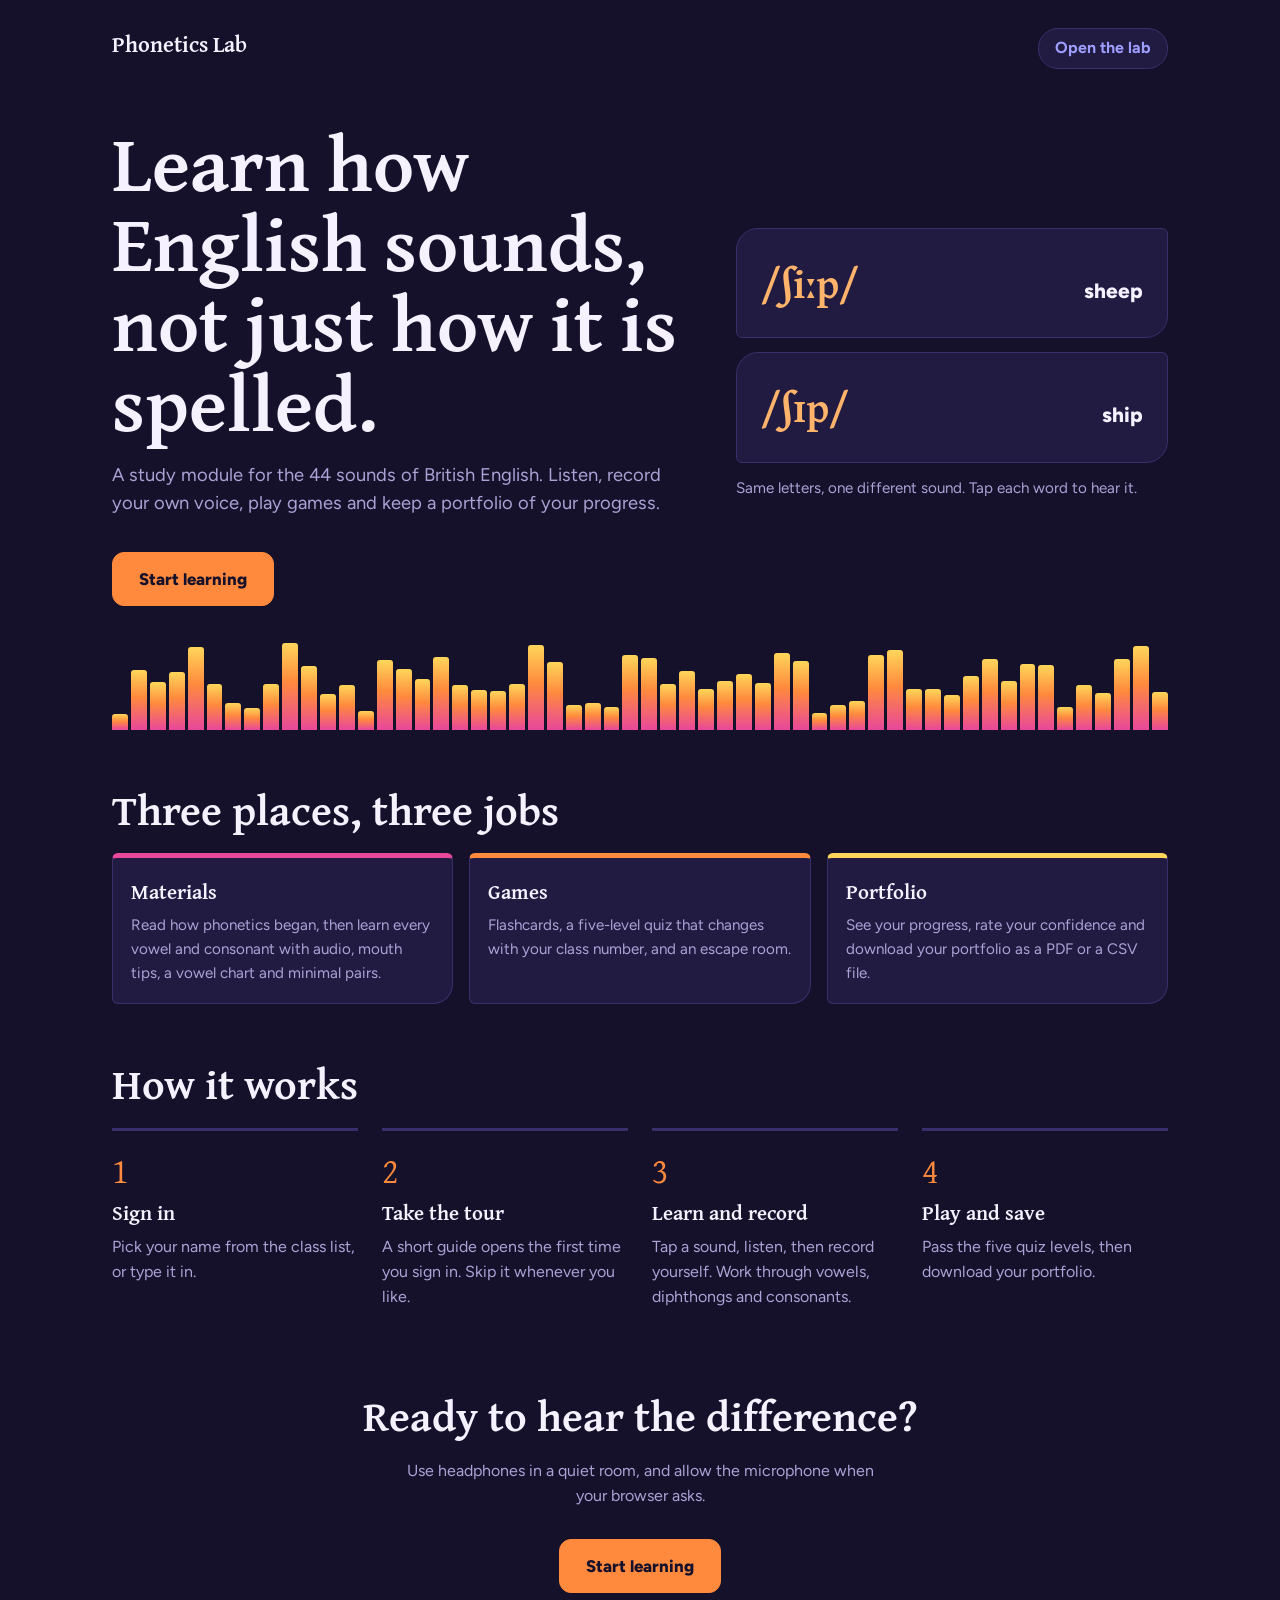
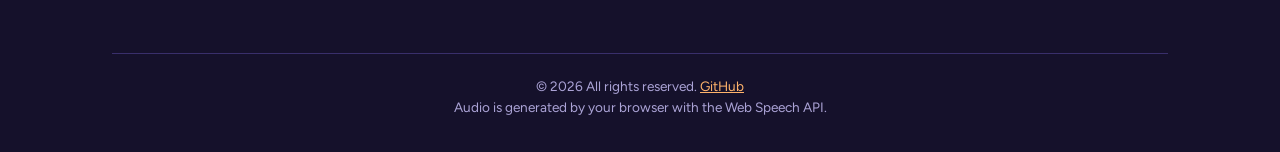
==== index.html @ 9585abea "Add files via upload" ====
<!DOCTYPE html>
<html lang="en">
<head>
<meta charset="UTF-8">
<meta name="viewport" content="width=device-width, initial-scale=1, viewport-fit=cover">
<title>Phonetics Lab: learn how English sounds</title>
<meta name="description" content="An interactive module for the 44 sounds of British English, with audio, recording practice, games and a downloadable portfolio.">
<meta name="theme-color" content="#100C22">
<link rel="icon" href="[data-uri]">
<link rel="stylesheet" href="https://fonts.googleapis.com/css2?family=Figtree:wght@400;600;800&family=Gentium+Plus:wght@400;700&display=swap">
<link rel="stylesheet" href="style.css">
</head>
<body>
<div class="lp">
 <div class="lp-top"><b>Phonetics Lab</b><a class="btn go-app" href="app.html">Open the lab</a></div>
 <section class="lp-hero">
  <div>
   <h1>Learn how English sounds, not just how it is spelled.</h1>
   <p>A study module for the 44 sounds of British English. Listen, record your own voice, play games and keep a portfolio of your progress.</p>
   <a class="btn pri big go-app" href="app.html">Start learning</a>
  </div>
  <div class="duel" aria-label="Hear the difference between two words">
   <button data-w="sheep"><b>/ʃiːp/</b><span>sheep</span></button>
   <button data-w="ship"><b>/ʃɪp/</b><span>ship</span></button>
   <p class="note">Same letters, one different sound. Tap each word to hear it.</p>
  </div>
 </section>
 <div class="sg" id="sg" aria-hidden="true"></div>

 <h2>Three places, three jobs</h2>
 <div class="areas">
  <div class="area"><h3>Materials</h3><p>Read how phonetics began, then learn every vowel and consonant with audio, mouth tips, a vowel chart and minimal pairs.</p></div>
  <div class="area"><h3>Games</h3><p>Flashcards, a five-level quiz that changes with your class number, and an escape room.</p></div>
  <div class="area"><h3>Portfolio</h3><p>See your progress, rate your confidence and download your portfolio as a PDF or a CSV file.</p></div>
 </div>

 <h2>How it works</h2>
 <ol class="how">
  <li><h3>Sign in</h3><p>Pick your name from the class list, or type it in.</p></li>
  <li><h3>Take the tour</h3><p>A short guide opens the first time you sign in. Skip it whenever you like.</p></li>
  <li><h3>Learn and record</h3><p>Tap a sound, listen, then record yourself. Work through vowels, diphthongs and consonants.</p></li>
  <li><h3>Play and save</h3><p>Pass the five quiz levels, then download your portfolio.</p></li>
 </ol>

 <div class="lp-end"><h2>Ready to hear the difference?</h2><p>Use headphones in a quiet room, and allow the microphone when your browser asks.</p><a class="btn pri big go-app" href="app.html">Start learning</a></div>
 <div class="lp-foot">&copy; 2026 All rights reserved. <a href="https://github.com/alfa2112" target="_blank" rel="noopener">GitHub</a><br>Audio is generated by your browser with the Web Speech API.</div>
</div>
<script>
const sg=document.getElementById('sg');
for(let i=0;i<56;i++){const b=document.createElement('i');b.style.setProperty('--h',(18+Math.abs(Math.sin(i*.5)*58+Math.sin(i*1.9)*22))+'%');b.style.setProperty('--i',i);sg.append(b)}
const bs=document.querySelectorAll('.duel button');
bs.forEach(b=>b.onclick=()=>{bs.forEach(x=>x.classList.toggle('on',x===b));if(window.speechSynthesis){speechSynthesis.cancel();const u=new SpeechSynthesisUtterance(b.dataset.w);u.lang='en-GB';speechSynthesis.speak(u)}});
try{if(localStorage.getItem('user'))document.querySelectorAll('.go-app').forEach(a=>{a.textContent='Continue learning'})}catch(e){}
</script>
</body>
</html>
---- style.css ----
:root{color-scheme:dark;--bg:#15112B;--nav:#100C22;--p:#FF8A3D;--ph:#F0701F;--p2:#FFB36B;--on:#15112B;--cd:#211B42;--bd:#392F6B;--tx:#F5F1FF;--mu:#ABA3D6;--hl:rgba(255,138,61,.14);--ok:#5EE0A0;--no:#FF7A8A;
padding-top:env(safe-area-inset-top,0px);padding-bottom:env(safe-area-inset-bottom,0px)}
html{scroll-padding-top:env(safe-area-inset-top,0px)}
*{box-sizing:border-box;margin:0;padding:0}
body{background:var(--bg);color:var(--tx);font-family:Figtree,'Segoe UI',system-ui,sans-serif;line-height:1.55;min-height:100vh}
button{font:inherit;color:inherit;cursor:pointer}
button:focus-visible,input:focus-visible{outline:3px solid var(--p2);outline-offset:2px}
.hide{display:none!important}
.ipa,.card b,.dot,.fc b,#dS{font-family:'Gentium Plus','Noto Serif','Charis SIL','Gentium Plus','Times New Roman',serif}
/* login */
#login{min-height:100vh;display:grid;place-items:center;padding:20px;background:radial-gradient(circle at 20% 10%,rgba(255,138,61,.25),transparent 55%),var(--bg)}
.lbox{background:var(--cd);border-radius:16px;padding:32px;width:100%;max-width:400px;box-shadow:0 12px 30px rgba(0,0,0,.4);border:1px solid var(--bd)}
.lbox h2{font-size:1.7rem;color:var(--p)}.lbox p{color:var(--mu);margin:4px 0 20px}
.lbox label{display:block;font-weight:700;margin:12px 0 6px}
.lbox input{width:100%;padding:12px;border:1px solid var(--bd);border-radius:8px;font:inherit;background:var(--bg);color:var(--tx)}
.go{width:100%;margin-top:20px;padding:13px;border:0;border-radius:10px;background:var(--p);color:var(--on);font-weight:800}
/* header */
header{background:var(--nav);color:var(--tx);border-bottom:1px solid var(--bd);padding:16px 12px 14px;text-align:center}
h1{font-size:1.5rem}
.prog{height:8px;background:var(--bd);border-radius:8px;max-width:360px;margin:10px auto 4px;overflow:hidden}
#bar{display:block;height:100%;width:0;background:var(--p2);transition:width .4s}
#ptxt{font-size:.85rem;opacity:.9}
main{max-width:920px;margin:0 auto;padding:24px 16px 48px}
.pg{display:none}.pg.on{display:block}
h2{color:var(--p);margin-bottom:8px}
.lead{color:var(--mu);margin-bottom:20px;max-width:64ch}
/* tiles + cards */
.tiles{display:grid;grid-template-columns:repeat(auto-fit,minmax(190px,1fr));gap:14px;margin-top:20px}
.tile{text-align:left;background:var(--cd);border:1px solid var(--bd);border-radius:12px;padding:16px}
.tile b{display:block;color:var(--p)}.tile span{color:var(--mu);font-size:.92rem}
.seg{display:flex;gap:8px;flex-wrap:wrap;margin-bottom:18px}
.seg button,.btn{background:var(--cd);border:1px solid var(--bd);border-radius:20px;padding:7px 16px;font-weight:700}
.seg button.on,.btn.pri{background:var(--p);color:var(--on);border-color:var(--p)}
.grid{display:grid;grid-template-columns:repeat(auto-fill,minmax(130px,1fr));gap:12px}
.card{background:var(--cd);border:2px solid var(--bd);border-radius:12px;padding:16px 8px;text-align:center}
.card:hover{border-color:var(--p2);transform:translateY(-3px)}
.card.seen{background:var(--hl)}
.card b{display:block;font-size:2.2rem;color:var(--p2)}.card span{color:var(--mu)}
/* chart */
.cw{position:relative;max-width:560px;margin:10px auto 16px;padding:0 0 0 34px}
.vc{position:relative;height:380px}.vc svg{position:absolute;inset:0;width:100%;height:100%}.vc polygon{fill:var(--hl);stroke:var(--p2);stroke-width:2;vector-effect:non-scaling-stroke}
.cw .ax{position:absolute;font-size:.8rem;color:var(--mu);font-weight:700}
.dot{position:absolute;transform:translate(-50%,-50%);width:54px;height:54px;border-radius:50%;border:2px solid var(--p);background:var(--cd);color:var(--p);font-size:1.15rem;font-weight:700}
.dot:hover{background:var(--p);color:var(--on)}
@media(max-width:480px){.dot{width:44px;height:44px;font-size:.95rem}.vc{height:340px}}
.chips{display:flex;gap:8px;flex-wrap:wrap;justify-content:center}
.chips button{background:var(--cd);border:1px solid var(--bd);border-radius:10px;padding:8px 12px;text-align:left}
.chips b{font-family:'Gentium Plus','Noto Serif',serif;color:var(--p)}.chips small{display:block;color:var(--mu)}
/* practice */
.box{background:var(--cd);border:1px solid var(--bd);border-radius:14px;padding:20px;margin-bottom:20px}
.opts{display:grid;grid-template-columns:repeat(auto-fit,minmax(180px,1fr));gap:10px;margin:14px 0}
.opt{background:var(--bg);border:2px solid var(--bd);border-radius:10px;padding:12px;font-weight:700}
.opt:hover:not(:disabled){border-color:var(--p)}
.opt small{display:block;font-weight:400;color:var(--mu)}
.opt.ok{border-color:var(--ok);background:var(--hl)}.opt.no{border-color:var(--no)}
.msg{min-height:1.6em;font-weight:700;margin:6px 0}
.pr{display:flex;gap:10px;align-items:center;justify-content:center;flex-wrap:wrap;padding:8px 0;border-bottom:1px solid var(--bd)}
.pr span{font-family:'Gentium Plus','Noto Serif',serif;color:var(--p);min-width:110px;text-align:center}
/* flashcards */
.fc{max-width:340px;height:220px;margin:0 auto 16px;perspective:900px;display:block;width:100%;background:none;border:0}
.fc>div{position:relative;width:100%;height:100%;transition:transform .5s;transform-style:preserve-3d}
.fc.flip>div{transform:rotateY(180deg)}
.fc i{position:absolute;inset:0;display:flex;flex-direction:column;justify-content:center;align-items:center;gap:6px;padding:16px;background:var(--cd);border:2px solid var(--p2);border-radius:16px;backface-visibility:hidden;font-style:normal}
.fc i+i{transform:rotateY(180deg)}
.fc b{font-size:4rem;color:var(--p2)}.fc small{color:var(--mu)}
.ctl{display:flex;gap:8px;justify-content:center;flex-wrap:wrap}
/* dialog */
dialog{border:0;border-radius:16px;padding:24px;max-width:420px;width:calc(100% - 32px);margin:auto;background:var(--cd);color:var(--tx);text-align:center}
dialog::backdrop{background:rgba(10,12,30,.6)}
#dS{font-size:4rem;color:var(--p2);line-height:1.1}
#dK{color:var(--mu);font-size:.9rem}
#dW{font-size:1.4rem;font-weight:800}
#dTip{margin:10px 0;color:var(--mu)}
.rt{display:flex;gap:6px;justify-content:center;flex-wrap:wrap;margin:10px 0}
.rt button{border:2px solid var(--bd);background:var(--bg);border-radius:20px;padding:5px 10px;font-size:.85rem}
.rt button.on{border-color:var(--p);background:var(--hl);font-weight:800}
audio{width:100%;margin-top:8px}
/* quiz + portfolio */
.qbar{height:6px;background:var(--bd);border-radius:6px;overflow:hidden;margin-bottom:12px}
.qbar i{display:block;height:100%;background:var(--p);width:0}
.q{font-size:1.2rem;font-weight:800}
table{width:100%;border-collapse:collapse;margin-top:12px}
td,th{padding:8px;border-bottom:1px solid var(--bd);text-align:left}
td:first-child{font-family:'Gentium Plus','Noto Serif',serif;color:var(--p);font-weight:700}
.big{font-size:2rem;font-weight:800;color:var(--p)}
@media(prefers-reduced-motion:reduce){*{transition:none!important}}
@media print{header nav,.btn,.ctl{display:none}}
.go:hover,.btn.pri:hover,.seg button.on:hover{background:var(--ph);border-color:var(--ph)}
.btn:hover{border-color:var(--p)}
.btn:active{transform:scale(.97)}
a.btn{display:inline-block;text-decoration:none;margin-top:8px}
.step{display:flex;justify-content:space-between;gap:6px 16px;flex-wrap:wrap;padding:10px 0;border-bottom:1px solid var(--bd)}
.step span:last-child{color:var(--mu)}
.card small{display:block;color:var(--p2);font-size:.8rem;margin-top:2px}
.seg button:disabled,nav button:disabled{opacity:.5;cursor:not-allowed}
nav button:disabled:hover{background:transparent;color:inherit;border-color:currentColor}
.toast{position:fixed;left:50%;bottom:calc(24px + env(safe-area-inset-bottom,0px));transform:translateX(-50%);background:var(--cd);border:1px solid var(--p);color:var(--tx);padding:10px 18px;border-radius:12px;z-index:10;max-width:90%;text-align:center}
/* escape room */
.esc-room{display:grid;grid-template-columns:repeat(auto-fit,minmax(100px,1fr));gap:12px;margin-top:16px}
.esc-item{background:var(--cd);border:2px solid var(--bd);border-radius:12px;padding:24px 10px;text-align:center;font-size:1.1rem;font-weight:700}
.esc-item:hover{border-color:var(--p);background:var(--hl);transform:translateY(-3px)}
/* admin */
header{position:relative}
.adm{position:absolute;top:12px;right:12px;background:transparent;border:1px solid var(--bd);color:var(--mu);border-radius:16px;padding:4px 12px;font-size:.8rem;font-weight:700}
.adm:hover,.adm.on{border-color:var(--p);color:var(--p2)}
#apw{width:100%;padding:12px;border:1px solid var(--bd);border-radius:8px;font:inherit;background:var(--bg);color:var(--tx)}
#adlg .ctl{margin-top:10px}
/* mobile */
body{padding-left:env(safe-area-inset-left,0px);padding-right:env(safe-area-inset-right,0px)}
#login{min-height:100dvh}
dialog{max-height:calc(100dvh - 32px);overflow:auto}
.tiles{grid-template-columns:repeat(auto-fit,minmax(150px,1fr))}
@media(max-width:600px){
 header{padding-top:46px}
 h1{font-size:1.2rem}
 main{padding:18px 12px 40px}
 .btn,.seg button,nav button,.opt{min-height:44px}
 .grid{grid-template-columns:repeat(3,1fr);gap:8px}
 .card{padding:12px 4px}.card b{font-size:1.6rem}.card span{font-size:.9rem}
 .cw{padding-left:28px}
 .box{padding:14px}
 .fc{height:200px}
 table{font-size:.9rem}
}
/* motion */
html{scroll-behavior:smooth}
button,.card,.tile,.dot,.opt{transition:background-color .25s,border-color .25s,color .25s,transform .2s cubic-bezier(.2,.8,.2,1),box-shadow .25s,opacity .25s}
.card:hover,.tile:hover{transform:translateY(-3px);box-shadow:0 8px 20px rgba(0,0,0,.3)}
.btn:active,.card:active,.opt:active,.tile:active,nav button:active,.seg button:active,.go:active{transform:scale(.96)}
.pg.on{animation:pgIn .4s cubic-bezier(.2,.8,.2,1) backwards}
.lbox{animation:pop .55s cubic-bezier(.2,.9,.3,1.15) backwards}
.tiles .tile{animation:pop .5s cubic-bezier(.2,.9,.3,1.15) backwards}
.tile:nth-child(2){animation-delay:.05s}.tile:nth-child(3){animation-delay:.1s}.tile:nth-child(4){animation-delay:.15s}.tile:nth-child(5){animation-delay:.2s}.tile:nth-child(6){animation-delay:.25s}
.grid.anim .card{animation:pop .45s cubic-bezier(.2,.9,.3,1.15) backwards;animation-delay:calc(var(--i,0)*35ms)}
.card.just{animation:glow 1s ease-out}
.opts .opt{animation:pop .35s cubic-bezier(.2,.9,.3,1.15) backwards;animation-delay:calc(var(--i,0)*60ms)}
.opt.ok{animation:pulse .5s ease}.opt.no{animation:shake .45s ease}
.dot{animation:popc .5s cubic-bezier(.2,.9,.3,1.3) backwards;animation-delay:calc(var(--i,0)*45ms)}
.dot:hover{transform:translate(-50%,-50%) scale(1.12)}
.vc polygon{animation:fade .7s ease backwards}
#bar{transition:width .8s cubic-bezier(.22,1,.36,1)}
.qbar i{transition:width .45s ease}
.fc>div{transition:transform .65s cubic-bezier(.4,.2,.2,1)}
dialog[open]{animation:dIn .32s cubic-bezier(.2,.9,.3,1.15)}
dialog[open]::backdrop{animation:fade .25s ease}
.toast{animation:toastIn .35s cubic-bezier(.2,.9,.3,1.15)}
#dS.sp{animation:beat .5s ease}
.seg button.unl{animation:unlock 1.2s ease-out}
.recing{border-color:var(--no)!important;color:var(--no);animation:rp 1.1s ease-in-out infinite}
.burst{position:fixed;inset:0;pointer-events:none;z-index:50;overflow:hidden}
.burst i{position:absolute;top:62%;width:8px;height:13px;border-radius:2px;animation:conf 1.5s cubic-bezier(.25,.7,.35,1) forwards}
@keyframes pgIn{from{opacity:0;transform:translateY(10px)}}
@keyframes pop{from{opacity:0;transform:translateY(12px) scale(.94)}}
@keyframes popc{from{opacity:0;transform:translate(-50%,-50%) scale(.3)}}
@keyframes dIn{from{opacity:0;transform:translateY(18px) scale(.95)}}
@keyframes fade{from{opacity:0}}
@keyframes toastIn{from{opacity:0;transform:translate(-50%,14px)}}
@keyframes pulse{50%{transform:scale(1.04)}}
@keyframes shake{20%{transform:translateX(-7px)}40%{transform:translateX(6px)}60%{transform:translateX(-4px)}80%{transform:translateX(3px)}}
@keyframes glow{0%{box-shadow:0 0 0 0 rgba(255,179,107,.7);transform:scale(1.07)}100%{box-shadow:0 0 0 18px rgba(255,179,107,0);transform:none}}
@keyframes unlock{0%{box-shadow:0 0 0 0 rgba(255,179,107,.8);transform:scale(.9)}40%{transform:scale(1.08)}100%{box-shadow:0 0 0 16px rgba(255,179,107,0);transform:none}}
@keyframes beat{40%{transform:scale(1.12)}}
@keyframes rp{0%,100%{box-shadow:0 0 0 0 rgba(248,113,113,.55)}50%{box-shadow:0 0 0 10px rgba(248,113,113,0)}}
@keyframes conf{40%{transform:translate(calc(var(--x)*.7),var(--y)) rotate(calc(var(--r)*.5))}to{transform:translate(var(--x),calc(var(--y) + 80vh)) rotate(var(--r));opacity:0}}
@media(prefers-reduced-motion:reduce){*,*::before,*::after{animation:none!important;transition:none!important;scroll-behavior:auto!important}}

/* Navbar Grouping */
nav { display: flex; overflow-x: auto; gap: 8px; padding: 0 12px 10px; align-items: center; justify-content: flex-start; scrollbar-width: none; margin-top: 12px; }
nav::-webkit-scrollbar { display: none; }
nav button { background: transparent; border: 2px solid currentColor; border-radius: 20px; padding: 6px 14px; font-weight: 700; white-space: nowrap; }
nav button.on, nav button:hover { background: var(--p); border-color: var(--p); color: var(--on); }
.nav-grp { display: flex; align-items: center; gap: 6px; flex-shrink: 0; }
.nav-grp + .nav-grp::before { content: ""; width: 2px; height: 18px; background: var(--bd); margin: 0 4px; border-radius: 2px; }
.nav-lbl { font-size: .75rem; text-transform: uppercase; letter-spacing: 1px; color: var(--mu); font-weight: 800; white-space: nowrap; margin-right: 4px; }

/* Portfolio Dashboard */
.port-grid { display: grid; grid-template-columns: repeat(auto-fit, minmax(180px, 1fr)); gap: 14px; margin-bottom: 24px; }
.port-card { background: var(--bg); border: 1px solid var(--bd); border-radius: 12px; padding: 18px 12px; text-align: center; display: flex; flex-direction: column; justify-content: center; }
.port-card h3 { color: var(--mu); font-size: .85rem; text-transform: uppercase; letter-spacing: 1px; margin-bottom: 8px; }
.port-card .big { font-size: 2rem; font-weight: 800; color: var(--p2); line-height: 1.1; margin-bottom: 4px; }
.port-card .msg { font-size: .8rem; color: var(--mu); margin: 0; min-height: 0; }
/* ===== Redesign: indigo night, spectrogram accents ===== */
:root{--mag:#E8479B;--lem:#FFD65A;--serif:'Gentium Plus','Noto Serif','Charis SIL',serif}
h1,h2,h3{font-family:var(--serif)}
h2{font-size:clamp(1.9rem,4vw,2.7rem);line-height:1.1;color:var(--tx);margin-bottom:12px}
h3{font-size:1.3rem;margin-bottom:6px}
.btn.big{padding:13px 26px;font-size:1.05rem;border-radius:12px}
.lbox{border-top:4px solid var(--p);border-radius:18px}
.lbox h2{font-size:2.1rem}
/* app shell */
#app{display:grid;grid-template-columns:264px 1fr;grid-template-areas:"side main" "side foot";min-height:100dvh;align-items:start}
#app>header{grid-area:side;position:sticky;top:0;height:100dvh;display:flex;flex-direction:column;gap:14px;text-align:left;padding:26px 18px 20px;background:var(--nav);border:0;border-right:1px solid var(--bd)}
#app>main{grid-area:main;width:100%;max-width:980px;margin:0 auto;padding:28px 36px 48px}
#app>footer{grid-area:foot;width:100%}
.brand{display:flex;align-items:center;gap:10px}
.mark{font-family:var(--serif);font-size:1.1rem;font-weight:700;padding:8px 10px;border-radius:12px 4px 12px 4px;background:linear-gradient(135deg,var(--mag),var(--p),var(--lem));color:var(--on)}
#app h1{font-size:1.35rem;line-height:1.1}
#app>header .prog{margin:0;max-width:none}
#bar{background:linear-gradient(90deg,var(--mag),var(--p),var(--lem))}
#nav{display:flex;flex-direction:column;gap:4px;margin:10px 0 0;padding:0;overflow:visible}
#nav button{text-align:left;border:0;border-left:3px solid transparent;border-radius:0 12px 12px 0;padding:12px 14px;background:transparent;color:var(--mu);font-weight:700;font-size:1rem}
#nav button:hover{background:var(--cd);color:var(--tx)}
#nav button.on{background:var(--hl);border-left-color:var(--p);color:var(--tx)}
#nav button.lk::after,#sub button.lk::after{content:"\1F512";font-size:.8em;margin-left:6px}
.tools{margin-top:auto;display:flex;gap:6px;flex-wrap:wrap}
#app .adm{position:static;padding:5px 12px}
#sub{gap:2px;border-bottom:1px solid var(--bd);margin-bottom:26px}
#sub button{background:none;border:0;border-bottom:3px solid transparent;border-radius:0;padding:10px 14px;color:var(--mu);font-weight:700}
#sub button:hover{color:var(--tx);background:none}
#sub button.on{color:var(--tx);border-bottom-color:var(--p);background:none}
/* home */
.hero{padding:4px 0 26px;margin-bottom:26px;border-bottom:1px solid var(--bd)}
.hero h2{font-size:clamp(2.4rem,6vw,4rem);margin:0 0 12px}
.hero .ctl{justify-content:flex-start}
.sg{display:flex;align-items:flex-end;gap:3px;height:110px;margin-bottom:22px}
.sg i{flex:1;height:var(--h);border-radius:3px 3px 0 0;background:linear-gradient(to top,var(--mag),var(--p) 55%,var(--lem));animation:rise 1s cubic-bezier(.2,.8,.2,1) backwards;animation-delay:calc(var(--i)*22ms)}
@keyframes rise{from{height:0}}
.areas{display:grid;grid-template-columns:repeat(auto-fit,minmax(230px,1fr));gap:16px;margin:24px 0}
.area{text-align:left;background:var(--cd);border:1px solid var(--bd);border-top:5px solid var(--c);border-radius:6px 6px 20px 6px;padding:18px}
.area:nth-child(1){--c:var(--mag)}.area:nth-child(2){--c:var(--p)}.area:nth-child(3){--c:var(--lem)}
.area h3{color:var(--tx)}.area p{color:var(--mu);font-size:.95rem}
button.area:hover{border-color:var(--c)}
/* history */
.tl{list-style:none;margin:22px 0 28px;padding-left:22px;border-left:3px solid var(--bd);display:grid;gap:22px}
.tl li{position:relative}
.tl li::before{content:"";position:absolute;left:-30px;top:.55em;width:13px;height:13px;border-radius:50%;background:var(--p);border:3px solid var(--bg)}
.tl b{display:block;font-family:var(--serif);font-size:1.3rem;color:var(--p2)}
.tl p{max-width:62ch}
.two{display:grid;grid-template-columns:repeat(auto-fit,minmax(260px,1fr));gap:16px;margin:20px 0}
.two .box,.box.hi{margin:0}
.box.hi{border-left:4px solid var(--mag)}
.ex{font-family:var(--serif);font-size:1.15rem;color:var(--p2);margin-top:8px}
/* tour */
#tut{max-width:440px}
#tG{font-family:var(--serif);font-size:4.6rem;line-height:1;color:var(--p2)}
#tS{color:var(--mu);font-size:.85rem;margin-top:6px}
#tP{margin:10px 0 18px}
.skip{background:none;border:0;color:var(--mu);text-decoration:underline;margin-top:14px;padding:8px}
/* landing */
.lp{max-width:1100px;margin:0 auto;padding:0 22px}
.lp-top{display:flex;align-items:center;justify-content:space-between;padding:20px 0}
.lp-top b{font-family:var(--serif);font-size:1.4rem}
.lp-hero{display:grid;grid-template-columns:1.15fr .85fr;gap:40px;align-items:center;padding:34px 0 20px}
.lp-hero h1{font-size:clamp(2.6rem,6.5vw,4.9rem);line-height:1.02;margin-bottom:18px}
.lp-hero p{color:var(--mu);font-size:1.15rem;max-width:46ch;margin-bottom:26px}
.duel{display:grid;gap:14px}
.duel button{display:flex;justify-content:space-between;align-items:baseline;text-align:left;padding:22px 24px;background:var(--cd);border:1px solid var(--bd);border-radius:22px 6px 22px 6px}
.duel button:hover,.duel button.on{border-color:var(--p);background:var(--hl)}
.duel b{font-family:var(--serif);font-size:2.6rem;color:var(--p2)}
.duel span{font-size:1.3rem;font-weight:800}
.duel .note{color:var(--mu);font-size:.95rem;margin:0}
.lp .sg{height:90px;margin:14px 0 56px}
.lp h2{margin:0 0 20px}
.how{list-style:none;display:grid;grid-template-columns:repeat(auto-fit,minmax(220px,1fr));gap:24px;counter-reset:s;margin-bottom:52px}
.how li{counter-increment:s;border-top:3px solid var(--bd);padding-top:12px}
.how li::before{content:counter(s);font-family:var(--serif);font-size:2.2rem;color:var(--p)}
.how p{color:var(--mu)}
.lp .areas{margin:0 0 56px}
.lp-end{text-align:center;padding:30px 0 60px}
.lp-end p{color:var(--mu);margin:0 auto 22px;max-width:50ch}
.lp-foot{border-top:1px solid var(--bd);padding:22px 0 34px;color:var(--mu);font-size:.85rem;text-align:center}
.lp-foot a{color:var(--p2)}
@media(max-width:760px){.lp-hero{grid-template-columns:1fr}}
/* mobile */
@media(max-width:820px){
 #app{display:block;padding-bottom:calc(68px + env(safe-area-inset-bottom,0px))}
 #app>header{height:auto;z-index:20;flex-direction:row;flex-wrap:wrap;align-items:center;gap:8px 12px;padding:10px 14px;border-right:0;border-bottom:1px solid var(--bd)}
 #app h1{font-size:1.15rem}
 .mark{padding:5px 8px}
 .tools{margin:0 0 0 auto;order:2}
 #app>header .prog{order:5;flex:1 1 100%}
 #ptxt{order:6;flex:1 1 100%;margin-top:-4px}
 #nav{position:fixed;left:0;right:0;bottom:0;z-index:30;flex-direction:row;gap:0;margin:0;padding-bottom:env(safe-area-inset-bottom,0px);background:var(--nav);border-top:1px solid var(--bd)}
 #nav button{flex:1;text-align:center;border-left:0;border-top:3px solid transparent;border-radius:0;padding:14px 2px;font-size:.88rem}
 #nav button.on{border-top-color:var(--p)}
 #app>main{padding:20px 14px 36px}
 #sub{overflow-x:auto;flex-wrap:nowrap;scrollbar-width:none}
 #sub button{white-space:nowrap}
 .toast{bottom:calc(84px + env(safe-area-inset-bottom,0px))}
}
@media print{
 :root{--bg:#fff;--cd:#fff;--tx:#000;--mu:#444;--bd:#bbb;--p:#8a3a00;--hl:#eee}
 body{background:#fff;color:#000}
 #app>header,#sub,#app>footer,.toast{display:none!important}
 #app{display:block}#app>main{padding:0}
}

/* menu button, student name, quiz levels */
.menu-btn{position:fixed;top:22px;left:16px;z-index:40;width:46px;height:46px;display:grid;place-items:center;border-radius:12px;background:var(--cd);border:1px solid var(--bd);color:var(--tx)}
.menu-btn:hover{border-color:var(--p);color:var(--p2)}
.brand{padding-left:58px;min-height:46px}
#app h1#bn{font-size:1.1rem;line-height:1.15;overflow-wrap:anywhere}
#bno{display:block;color:var(--mu);font-size:.8rem;margin-top:2px}
#nav{align-items:stretch}
#app>header{overflow:hidden auto}
@media(min-width:821px){
 #app{transition:grid-template-columns .3s cubic-bezier(.2,.8,.2,1)}
 #app.collapsed{grid-template-columns:0 1fr}
 #app.collapsed>header{visibility:hidden;padding-left:0;padding-right:0;border-right:0}
 #app.collapsed>main{padding-left:84px}
}
@media(max-width:820px){.menu-btn{display:none}.brand{padding-left:0;min-height:0}}
.lvls{display:grid;grid-template-columns:repeat(auto-fit,minmax(250px,1fr));gap:14px;margin:8px 0 20px}
.lv{display:grid;grid-template-columns:auto 1fr;gap:6px 14px;align-items:center;text-align:left;background:var(--cd);border:1px solid var(--bd);border-left:6px solid var(--c);border-radius:6px 18px 18px 6px;padding:16px}
.lv.easy{--c:var(--ok);--t:var(--ok)}.lv.medium{--c:var(--lem);--t:var(--lem)}.lv.hard{--c:var(--mag);--t:#FF8DC0}
.lv:hover{border-color:var(--c)}
.lvn{font-family:var(--serif);font-size:2.6rem;line-height:1;color:var(--t)}
.lvt b{display:block;font-family:var(--serif);font-size:1.2rem}
.lvt small{color:var(--t);font-weight:800;font-size:.85rem}
.lvd{grid-column:1/-1;color:var(--mu);font-size:.92rem}
.lvb{grid-column:1/-1;font-weight:800}
.lv.pass .lvb{color:var(--ok)}
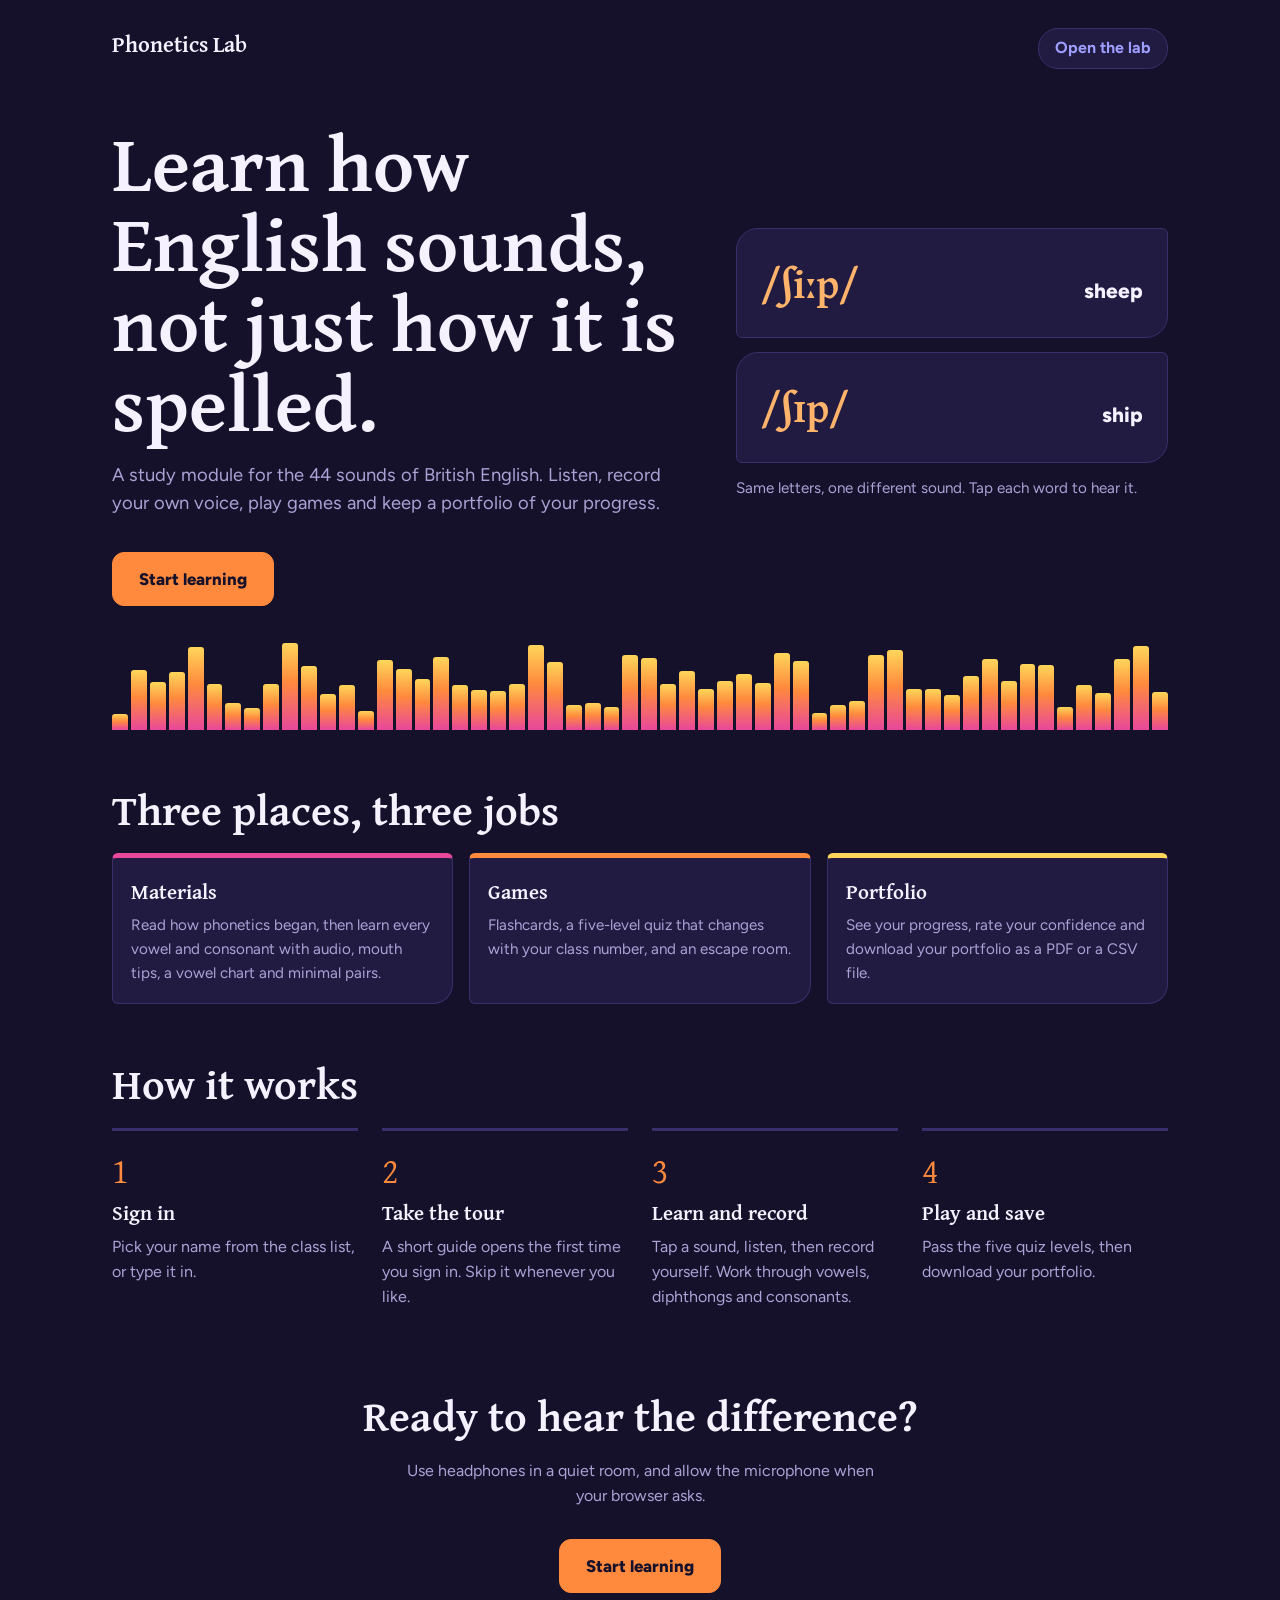
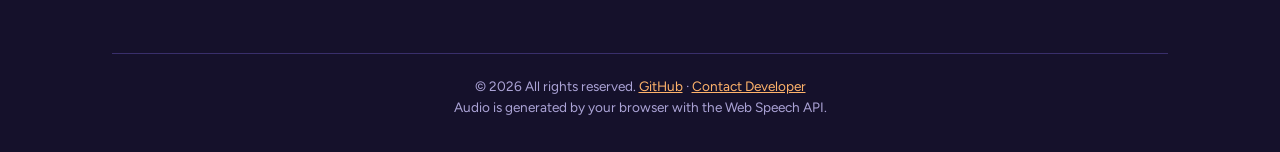
==== commit 390d8792: "index.html" ====
--- a/index.html
+++ b/index.html
@@ -43,14 +43,74 @@
  </ol>
 
  <div class="lp-end"><h2>Ready to hear the difference?</h2><p>Use headphones in a quiet room, and allow the microphone when your browser asks.</p><a class="btn pri big go-app" href="app.html">Start learning</a></div>
- <div class="lp-foot">&copy; 2026 All rights reserved. <a href="https://github.com/alfa2112" target="_blank" rel="noopener">GitHub</a><br>Audio is generated by your browser with the Web Speech API.</div>
+ <div class="lp-foot">&copy; 2026 All rights reserved. <a href="https://github.com/alfa2112" target="_blank" rel="noopener">GitHub</a> &middot; <a href="mailto:alfarobialfa1@gmail.com">Contact Developer</a><br>Audio is generated by your browser with the Web Speech API.</div>
 </div>
 <script>
 const sg=document.getElementById('sg');
 for(let i=0;i<56;i++){const b=document.createElement('i');b.style.setProperty('--h',(18+Math.abs(Math.sin(i*.5)*58+Math.sin(i*1.9)*22))+'%');b.style.setProperty('--i',i);sg.append(b)}
 const bs=document.querySelectorAll('.duel button');
-bs.forEach(b=>b.onclick=()=>{bs.forEach(x=>x.classList.toggle('on',x===b));if(window.speechSynthesis){speechSynthesis.cancel();const u=new SpeechSynthesisUtterance(b.dataset.w);u.lang='en-GB';speechSynthesis.speak(u)}});
+let waveInterval=null;
+function danceWave(active){
+ clearInterval(waveInterval);
+ const bars=sg.querySelectorAll('i');
+ if(!active){bars.forEach((b,i)=>b.style.setProperty('--h',(18+Math.abs(Math.sin(i*.5)*58+Math.sin(i*1.9)*22))+'%'));return}
+ let step=0;
+ waveInterval=setInterval(()=>{
+  step+=0.25;
+  bars.forEach((b,i)=>{
+   const h=15+Math.abs(Math.sin(i*0.4+step)*65+Math.cos(i*0.8+step*1.3)*20);
+   b.style.setProperty('--h',Math.min(100,Math.max(10,h))+'%');
+  });
+ },50);
+ setTimeout(()=>{clearInterval(waveInterval);danceWave(false)},1400);
+}
+bs.forEach(b=>b.onclick=()=>{
+ bs.forEach(x=>x.classList.toggle('on',x===b));
+ danceWave(true);
+ if(window.speechSynthesis){speechSynthesis.cancel();const u=new SpeechSynthesisUtterance(b.dataset.w);u.lang='en-GB';speechSynthesis.speak(u)}
+});
 try{if(localStorage.getItem('user'))document.querySelectorAll('.go-app').forEach(a=>{a.textContent='Continue learning'})}catch(e){}
+
+/* interactive acoustic cursor follower */
+function initCursor(){
+ if(!window.matchMedia||!matchMedia('(hover:hover) and (pointer:fine)').matches)return;
+ if(document.querySelector('.cursor-dot'))return;
+ const dot=document.createElement('div');dot.className='cursor-dot';
+ const ring=document.createElement('div');ring.className='cursor-ring';
+ document.body.append(dot,ring);
+ let mouseX=-100,mouseY=-100,ringX=-100,ringY=-100,lastSparkle=0;
+ window.addEventListener('mousemove',e=>{
+  mouseX=e.clientX;mouseY=e.clientY;
+  dot.style.left=mouseX+'px';dot.style.top=mouseY+'px';
+  dot.style.opacity='1';ring.style.opacity='1';
+  const now=performance.now();
+  if(now-lastSparkle>65){
+   lastSparkle=now;
+   const sp=document.createElement('div');sp.className='cursor-sparkle';
+   const sz=Math.random()>.5?4:6;
+   const col=['#FF8A3D','#E8479B','#FFD65A','#5EE0A0'][Math.floor(Math.random()*4)];
+   sp.style.cssText=`left:${mouseX}px;top:${mouseY}px;width:${sz}px;height:${sz}px;background:${col};box-shadow:0 0 8px ${col};`;
+   document.body.appendChild(sp);
+   setTimeout(()=>sp.remove(),600);
+  }
+ });
+ document.addEventListener('mouseleave',()=>{dot.style.opacity='0';ring.style.opacity='0'});
+ document.addEventListener('mousedown',()=>ring.classList.add('clicking'));
+ document.addEventListener('mouseup',()=>ring.classList.remove('clicking'));
+ document.addEventListener('mouseover',e=>{
+  if(e.target.closest('button,a,input,select,.card,.opt,.tile,.dot,.esc-item,th,label[for],.area,.chips button,.duel button,.stat'))ring.classList.add('hovering');
+ });
+ document.addEventListener('mouseout',e=>{
+  if(e.target.closest('button,a,input,select,.card,.opt,.tile,.dot,.esc-item,th,label[for],.area,.chips button,.duel button,.stat'))ring.classList.remove('hovering');
+ });
+ function render(){
+  ringX+=(mouseX-ringX)*.18;ringY+=(mouseY-ringY)*.18;
+  ring.style.left=ringX+'px';ring.style.top=ringY+'px';
+  requestAnimationFrame(render);
+ }
+ requestAnimationFrame(render);
+}
+initCursor();
 </script>
 </body>
-</html>+</html>
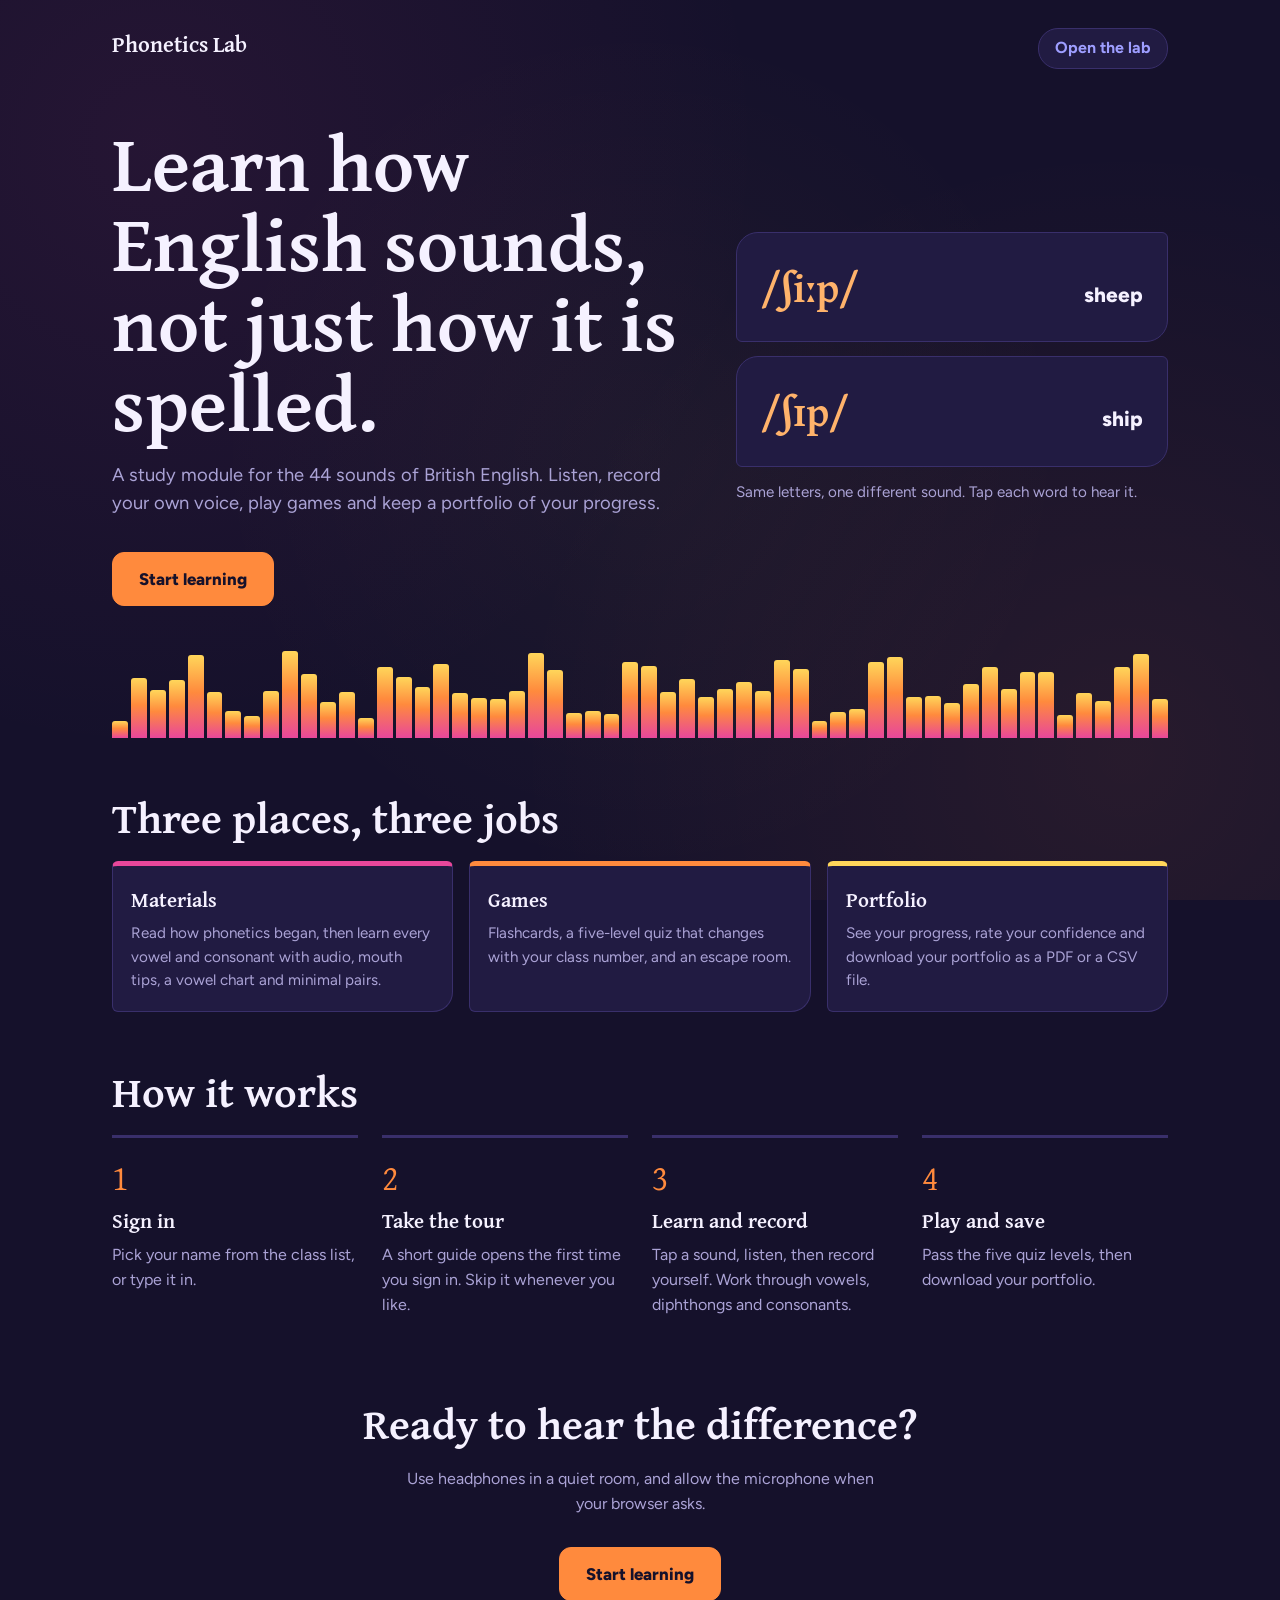
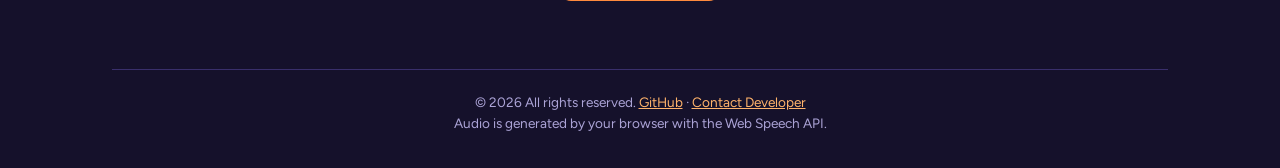
==== commit 8274c72c: "index.html" ====
--- a/index.html
+++ b/index.html
@@ -70,47 +70,6 @@
  if(window.speechSynthesis){speechSynthesis.cancel();const u=new SpeechSynthesisUtterance(b.dataset.w);u.lang='en-GB';speechSynthesis.speak(u)}
 });
 try{if(localStorage.getItem('user'))document.querySelectorAll('.go-app').forEach(a=>{a.textContent='Continue learning'})}catch(e){}
-
-/* interactive acoustic cursor follower */
-function initCursor(){
- if(!window.matchMedia||!matchMedia('(hover:hover) and (pointer:fine)').matches)return;
- if(document.querySelector('.cursor-dot'))return;
- const dot=document.createElement('div');dot.className='cursor-dot';
- const ring=document.createElement('div');ring.className='cursor-ring';
- document.body.append(dot,ring);
- let mouseX=-100,mouseY=-100,ringX=-100,ringY=-100,lastSparkle=0;
- window.addEventListener('mousemove',e=>{
-  mouseX=e.clientX;mouseY=e.clientY;
-  dot.style.left=mouseX+'px';dot.style.top=mouseY+'px';
-  dot.style.opacity='1';ring.style.opacity='1';
-  const now=performance.now();
-  if(now-lastSparkle>65){
-   lastSparkle=now;
-   const sp=document.createElement('div');sp.className='cursor-sparkle';
-   const sz=Math.random()>.5?4:6;
-   const col=['#FF8A3D','#E8479B','#FFD65A','#5EE0A0'][Math.floor(Math.random()*4)];
-   sp.style.cssText=`left:${mouseX}px;top:${mouseY}px;width:${sz}px;height:${sz}px;background:${col};box-shadow:0 0 8px ${col};`;
-   document.body.appendChild(sp);
-   setTimeout(()=>sp.remove(),600);
-  }
- });
- document.addEventListener('mouseleave',()=>{dot.style.opacity='0';ring.style.opacity='0'});
- document.addEventListener('mousedown',()=>ring.classList.add('clicking'));
- document.addEventListener('mouseup',()=>ring.classList.remove('clicking'));
- document.addEventListener('mouseover',e=>{
-  if(e.target.closest('button,a,input,select,.card,.opt,.tile,.dot,.esc-item,th,label[for],.area,.chips button,.duel button,.stat'))ring.classList.add('hovering');
- });
- document.addEventListener('mouseout',e=>{
-  if(e.target.closest('button,a,input,select,.card,.opt,.tile,.dot,.esc-item,th,label[for],.area,.chips button,.duel button,.stat'))ring.classList.remove('hovering');
- });
- function render(){
-  ringX+=(mouseX-ringX)*.18;ringY+=(mouseY-ringY)*.18;
-  ring.style.left=ringX+'px';ring.style.top=ringY+'px';
-  requestAnimationFrame(render);
- }
- requestAnimationFrame(render);
-}
-initCursor();
 </script>
 </body>
 </html>
--- a/style.css
+++ b/style.css
@@ -2,13 +2,13 @@
 padding-top:env(safe-area-inset-top,0px);padding-bottom:env(safe-area-inset-bottom,0px)}
 html{scroll-padding-top:env(safe-area-inset-top,0px)}
 *{box-sizing:border-box;margin:0;padding:0}
-body{background:var(--bg);color:var(--tx);font-family:Figtree,'Segoe UI',system-ui,sans-serif;line-height:1.55;min-height:100vh}
+body{background:radial-gradient(circle at 12% 16%,rgba(232,71,155,.08),transparent 45%),radial-gradient(circle at 88% 84%,rgba(255,138,61,.08),transparent 45%),radial-gradient(circle at 50% 50%,rgba(255,214,90,.04),transparent 55%),var(--bg);background-attachment:fixed;color:var(--tx);font-family:Figtree,'Segoe UI',system-ui,sans-serif;line-height:1.55;min-height:100vh}
 button{font:inherit;color:inherit;cursor:pointer}
 button:focus-visible,input:focus-visible{outline:3px solid var(--p2);outline-offset:2px}
 .hide{display:none!important}
 .ipa,.card b,.dot,.fc b,#dS{font-family:'Gentium Plus','Noto Serif','Charis SIL','Gentium Plus','Times New Roman',serif}
 /* login */
-#login{min-height:100vh;display:grid;place-items:center;padding:20px;background:radial-gradient(circle at 20% 10%,rgba(255,138,61,.25),transparent 55%),var(--bg)}
+#login{min-height:100vh;display:grid;place-items:center;padding:20px;background:radial-gradient(circle at 20% 15%,rgba(232,71,155,.2),transparent 50%),radial-gradient(circle at 80% 80%,rgba(255,138,61,.2),transparent 50%),var(--bg)}
 .lbox{background:var(--cd);border-radius:16px;padding:32px;width:100%;max-width:400px;box-shadow:0 12px 30px rgba(0,0,0,.4);border:1px solid var(--bd)}
 .lbox h2{font-size:1.7rem;color:var(--p)}.lbox p{color:var(--mu);margin:4px 0 20px}
 .lbox label{display:block;font-weight:700;margin:12px 0 6px}
@@ -29,8 +29,10 @@
 .tile{text-align:left;background:var(--cd);border:1px solid var(--bd);border-radius:12px;padding:16px}
 .tile b{display:block;color:var(--p)}.tile span{color:var(--mu);font-size:.92rem}
 .seg{display:flex;gap:8px;flex-wrap:wrap;margin-bottom:18px}
-.seg button,.btn{background:var(--cd);border:1px solid var(--bd);border-radius:20px;padding:7px 16px;font-weight:700}
-.seg button.on,.btn.pri{background:var(--p);color:var(--on);border-color:var(--p)}
+.btn,.seg button{position:relative;overflow:hidden;background:var(--cd);border:1px solid var(--bd);border-radius:20px;padding:7px 16px;font-weight:700;transition:all .25s cubic-bezier(.34,1.56,.64,1)}
+.btn:hover,.seg button:hover:not(:disabled){transform:translateY(-3px) scale(1.03);border-color:var(--p2);box-shadow:0 8px 22px -2px rgba(255,138,61,.35)}
+.btn.pri{background:var(--p);color:var(--on);border-color:var(--p)}
+.btn.pri:hover{background:var(--ph);border-color:var(--ph);transform:translateY(-3px) scale(1.04);box-shadow:0 8px 24px -2px rgba(255,138,61,.5),0 0 16px rgba(255,138,61,.3)}
 .grid{display:grid;grid-template-columns:repeat(auto-fill,minmax(130px,1fr));gap:12px}
 .card{background:var(--cd);border:2px solid var(--bd);border-radius:12px;padding:16px 8px;text-align:center}
 .card:hover{border-color:var(--p2);transform:translateY(-3px)}
@@ -105,63 +107,114 @@
 .adm:hover,.adm.on{border-color:var(--p);color:var(--p2)}
 #apw{width:100%;padding:12px;border:1px solid var(--bd);border-radius:8px;font:inherit;background:var(--bg);color:var(--tx)}
 #adlg .ctl{margin-top:10px}
-/* mobile */
-body{padding-left:env(safe-area-inset-left,0px);padding-right:env(safe-area-inset-right,0px)}
+/* mobile & responsive */
+body{padding-left:env(safe-area-inset-left,0px);padding-right:env(safe-area-inset-right,0px);-webkit-text-size-adjust:100%}
 #login{min-height:100dvh}
 dialog{max-height:calc(100dvh - 32px);overflow:auto}
 .tiles{grid-template-columns:repeat(auto-fit,minmax(150px,1fr))}
+button,.btn,.card,.opt,.tile,.esc-item,.dot{-webkit-tap-highlight-color:transparent;touch-action:manipulation}
 @media(max-width:600px){
- header{padding-top:46px}
+ header{padding-top:max(12px,env(safe-area-inset-top,12px))}
  h1{font-size:1.2rem}
- main{padding:18px 12px 40px}
- .btn,.seg button,nav button,.opt{min-height:44px}
+ main{padding:14px 10px 40px}
+ .btn,.seg button,nav button,.opt{min-height:46px}
  .grid{grid-template-columns:repeat(3,1fr);gap:8px}
- .card{padding:12px 4px}.card b{font-size:1.6rem}.card span{font-size:.9rem}
- .cw{padding-left:28px}
- .box{padding:14px}
- .fc{height:200px}
- table{font-size:.9rem}
-}
-/* motion */
+ .card{padding:14px 4px;border-radius:14px}.card b{font-size:1.7rem}.card span{font-size:.9rem}
+ .cw{padding-left:24px}
+ .box{padding:16px 14px;border-radius:14px}
+ .fc{height:210px}
+ table{font-size:.88rem}
+ .opts{grid-template-columns:1fr;gap:8px}
+ .opt{min-height:48px;font-size:1.05rem}
+ .esc-room{grid-template-columns:repeat(2,1fr);gap:8px}
+ .esc-item{padding:16px 8px;font-size:1rem}
+ .port-grid{grid-template-columns:1fr;gap:10px}
+ /* Bottom Sheet Modal on Mobile */
+ dialog{position:fixed;inset:auto 0 0 0!important;width:100%!important;max-width:100%!important;max-height:86dvh;border-radius:24px 24px 0 0!important;margin:0!important;padding:20px 18px calc(24px + env(safe-area-inset-bottom,0px))!important;animation:sheetUp .36s cubic-bezier(.34,1.56,.64,1)!important;box-shadow:0 -12px 40px rgba(0,0,0,.65)!important;overflow-y:auto}
+ dialog::before{content:'';display:block;width:42px;height:4px;border-radius:4px;background:var(--bd);margin:0 auto 16px}
+ @keyframes sheetUp{from{transform:translateY(100%)}to{transform:translateY(0)}}
+}
+/* motion & micro-interactions */
 html{scroll-behavior:smooth}
-button,.card,.tile,.dot,.opt{transition:background-color .25s,border-color .25s,color .25s,transform .2s cubic-bezier(.2,.8,.2,1),box-shadow .25s,opacity .25s}
-.card:hover,.tile:hover{transform:translateY(-3px);box-shadow:0 8px 20px rgba(0,0,0,.3)}
-.btn:active,.card:active,.opt:active,.tile:active,nav button:active,.seg button:active,.go:active{transform:scale(.96)}
-.pg.on{animation:pgIn .4s cubic-bezier(.2,.8,.2,1) backwards}
-.lbox{animation:pop .55s cubic-bezier(.2,.9,.3,1.15) backwards}
-.tiles .tile{animation:pop .5s cubic-bezier(.2,.9,.3,1.15) backwards}
+button,.card,.tile,.dot,.opt{transition:background-color .25s,border-color .25s,color .25s,transform .25s cubic-bezier(.34,1.56,.64,1),box-shadow .25s,opacity .25s}
+.card{position:relative;overflow:hidden;border:1.5px solid var(--bd);border-radius:14px;box-shadow:0 4px 14px rgba(0,0,0,.25)}
+.card::before{content:'';position:absolute;top:0;left:-100%;width:100%;height:100%;background:linear-gradient(90deg,transparent,rgba(255,255,255,.07),transparent);transition:left .6s ease;pointer-events:none}
+.card:hover{transform:translateY(-5px) scale(1.02);border-color:var(--p2);box-shadow:0 12px 28px -4px rgba(0,0,0,.45),0 0 20px rgba(255,138,61,.22)}
+.card:hover::before{left:100%}
+.tile:hover{transform:translateY(-4px);box-shadow:0 10px 24px rgba(0,0,0,.35);border-color:var(--p)}
+.card.seen{background:var(--hl);border-color:rgba(94,224,160,.4)}
+.card.seen small{display:inline-flex;align-items:center;gap:3px;color:var(--ok);font-weight:700;animation:checkPop .4s cubic-bezier(.34,1.56,.64,1)}
+.btn:active,.card:active,.opt:active,.tile:active,nav button:active,.seg button:active,.go:active{transform:scale(.94)}
+.pg.on{animation:pgIn .45s cubic-bezier(.16,1,.3,1) backwards}
+.lbox{animation:pop .6s cubic-bezier(.34,1.56,.64,1) backwards;box-shadow:0 20px 40px rgba(0,0,0,.5),0 0 30px rgba(255,138,61,.15);backdrop-filter:blur(12px)}
+.tiles .tile{animation:pop .5s cubic-bezier(.34,1.56,.64,1) backwards}
 .tile:nth-child(2){animation-delay:.05s}.tile:nth-child(3){animation-delay:.1s}.tile:nth-child(4){animation-delay:.15s}.tile:nth-child(5){animation-delay:.2s}.tile:nth-child(6){animation-delay:.25s}
-.grid.anim .card{animation:pop .45s cubic-bezier(.2,.9,.3,1.15) backwards;animation-delay:calc(var(--i,0)*35ms)}
-.card.just{animation:glow 1s ease-out}
-.opts .opt{animation:pop .35s cubic-bezier(.2,.9,.3,1.15) backwards;animation-delay:calc(var(--i,0)*60ms)}
-.opt.ok{animation:pulse .5s ease}.opt.no{animation:shake .45s ease}
-.dot{animation:popc .5s cubic-bezier(.2,.9,.3,1.3) backwards;animation-delay:calc(var(--i,0)*45ms)}
-.dot:hover{transform:translate(-50%,-50%) scale(1.12)}
-.vc polygon{animation:fade .7s ease backwards}
-#bar{transition:width .8s cubic-bezier(.22,1,.36,1)}
-.qbar i{transition:width .45s ease}
-.fc>div{transition:transform .65s cubic-bezier(.4,.2,.2,1)}
-dialog[open]{animation:dIn .32s cubic-bezier(.2,.9,.3,1.15)}
-dialog[open]::backdrop{animation:fade .25s ease}
-.toast{animation:toastIn .35s cubic-bezier(.2,.9,.3,1.15)}
-#dS.sp{animation:beat .5s ease}
+.grid.anim .card{animation:pop .45s cubic-bezier(.34,1.56,.64,1) backwards;animation-delay:calc(var(--i,0)*35ms)}
+.card.just{animation:glow 1.1s cubic-bezier(.2,.8,.2,1)}
+.opts .opt{position:relative;overflow:hidden;animation:pop .35s cubic-bezier(.34,1.56,.64,1) backwards;animation-delay:calc(var(--i,0)*50ms)}
+.opts .opt:hover:not(:disabled){border-color:var(--p2);transform:translateY(-3px) scale(1.02);box-shadow:0 8px 20px rgba(0,0,0,.3)}
+.opt.ok{border-color:var(--ok)!important;background:rgba(94,224,160,.2)!important;animation:correctBounce .5s cubic-bezier(.34,1.56,.64,1)!important;box-shadow:0 0 22px rgba(94,224,160,.38)!important}
+.opt.no{border-color:var(--no)!important;background:rgba(255,122,138,.2)!important;animation:wrongShake .5s cubic-bezier(.36,.07,.19,.97)!important}
+.dot{animation:popc .5s cubic-bezier(.34,1.56,.64,1.2) backwards;animation-delay:calc(var(--i,0)*45ms);box-shadow:0 4px 12px rgba(0,0,0,.3)}
+.dot:hover{transform:translate(-50%,-50%) scale(1.18);box-shadow:0 0 20px rgba(255,138,61,.5);border-color:var(--lem);color:var(--lem)}
+.vc polygon{animation:fade .8s ease backwards}
+#bar{position:relative;overflow:hidden;transition:width .8s cubic-bezier(.22,1,.36,1)}
+#bar::after,.qbar i::after{content:'';position:absolute;top:0;left:-100%;width:100%;height:100%;background:linear-gradient(90deg,transparent,rgba(255,255,255,.45),transparent);animation:barShimmer 2.4s infinite}
+.qbar i{position:relative;overflow:hidden;transition:width .45s cubic-bezier(.22,1,.36,1)}
+.fc>div{transition:transform .65s cubic-bezier(.34,1.56,.64,1)}
+.fc.flip>div{transform:rotateY(180deg) scale(1.03)}
+.fc.slide-left{animation:fcSlideLeft .35s cubic-bezier(.2,.8,.2,1)}
+.fc.slide-right{animation:fcSlideRight .35s cubic-bezier(.2,.8,.2,1)}
+dialog[open]{animation:dIn .35s cubic-bezier(.34,1.56,.64,1);box-shadow:0 24px 50px rgba(0,0,0,.6),0 0 40px rgba(255,138,61,.18);backdrop-filter:blur(16px)}
+dialog[open]::backdrop{animation:fade .3s ease;backdrop-filter:blur(4px);background:rgba(8,6,18,.7)}
+.toast{animation:toastIn .4s cubic-bezier(.34,1.56,.64,1);box-shadow:0 12px 28px rgba(0,0,0,.5),0 0 20px rgba(255,138,61,.3)}
+#dS{display:inline-block;transition:transform .3s cubic-bezier(.34,1.56,.64,1),text-shadow .3s}
+#dS.sp{animation:acousticEcho .55s cubic-bezier(.175,.885,.32,1.275)}
+.soundwave-viz{display:flex;align-items:center;justify-content:center;gap:4px;height:30px;margin:12px auto 6px}
+.soundwave-viz .bar{width:4px;height:6px;border-radius:4px;background:linear-gradient(to top,var(--mag),var(--p),var(--lem));transition:height .15s ease}
+.soundwave-viz.playing .bar{animation:barDance .75s ease-in-out infinite alternate}
+.soundwave-viz.playing .bar:nth-child(1){animation-delay:.1s}
+.soundwave-viz.playing .bar:nth-child(2){animation-delay:.35s}
+.soundwave-viz.playing .bar:nth-child(3){animation-delay:.05s}
+.soundwave-viz.playing .bar:nth-child(4){animation-delay:.25s}
+.soundwave-viz.playing .bar:nth-child(5){animation-delay:.42s}
+.soundwave-viz.playing .bar:nth-child(6){animation-delay:.15s}
+.soundwave-viz.playing .bar:nth-child(7){animation-delay:.3s}
 .seg button.unl{animation:unlock 1.2s ease-out}
-.recing{border-color:var(--no)!important;color:var(--no);animation:rp 1.1s ease-in-out infinite}
-.burst{position:fixed;inset:0;pointer-events:none;z-index:50;overflow:hidden}
-.burst i{position:absolute;top:62%;width:8px;height:13px;border-radius:2px;animation:conf 1.5s cubic-bezier(.25,.7,.35,1) forwards}
-@keyframes pgIn{from{opacity:0;transform:translateY(10px)}}
-@keyframes pop{from{opacity:0;transform:translateY(12px) scale(.94)}}
-@keyframes popc{from{opacity:0;transform:translate(-50%,-50%) scale(.3)}}
-@keyframes dIn{from{opacity:0;transform:translateY(18px) scale(.95)}}
+.recing{position:relative;border-color:var(--no)!important;color:#fff!important;background:rgba(255,122,138,.2)!important;animation:rp 1.1s ease-in-out infinite}
+.recing::after{content:'';position:absolute;inset:-6px;border-radius:inherit;border:2px solid var(--no);animation:radarRipple 1.4s cubic-bezier(0,.2,.8,1) infinite;pointer-events:none}
+.burst{position:fixed;inset:0;pointer-events:none;z-index:100;overflow:hidden}
+.burst i{position:absolute;top:55%;border-radius:2px;animation:burstPhysics 1.8s cubic-bezier(.22,.8,.36,1) forwards}
+.streak-banner{display:inline-flex;align-items:center;gap:6px;padding:4px 14px;border-radius:20px;background:linear-gradient(135deg,rgba(255,138,61,.25),rgba(232,71,155,.25));border:1px solid var(--p);color:var(--lem);font-weight:800;font-size:.85rem;animation:streakPop .4s cubic-bezier(.34,1.56,.64,1);margin-top:6px}
+.rt button{transition:all .25s cubic-bezier(.34,1.56,.64,1)}
+.rt button:hover{transform:translateY(-2px);border-color:var(--p2)}
+.rt button.on{transform:scale(1.06);box-shadow:0 4px 14px rgba(255,138,61,.35)}
+.rt button[data-v="1"].on{border-color:#ff9f7a;background:rgba(255,159,122,.2);color:#ffb799}
+.rt button[data-v="2"].on{border-color:var(--lem);background:rgba(255,214,90,.2);color:var(--lem)}
+.rt button[data-v="3"].on{border-color:var(--ok);background:rgba(94,224,160,.2);color:var(--ok)}
+.esc-item{position:relative;overflow:hidden;transition:transform .25s cubic-bezier(.34,1.56,.64,1),border-color .25s,box-shadow .25s}
+.esc-item:hover{border-color:var(--p2);transform:translateY(-5px) scale(1.03);box-shadow:0 12px 28px rgba(0,0,0,.45),0 0 18px rgba(232,71,155,.25)}
+@keyframes pgIn{from{opacity:0;transform:translateY(14px) scale(.99)}}
+@keyframes pop{from{opacity:0;transform:translateY(16px) scale(.92)}}
+@keyframes popc{from{opacity:0;transform:translate(-50%,-50%) scale(.2)}}
+@keyframes dIn{from{opacity:0;transform:translateY(24px) scale(.92)}}
 @keyframes fade{from{opacity:0}}
-@keyframes toastIn{from{opacity:0;transform:translate(-50%,14px)}}
-@keyframes pulse{50%{transform:scale(1.04)}}
-@keyframes shake{20%{transform:translateX(-7px)}40%{transform:translateX(6px)}60%{transform:translateX(-4px)}80%{transform:translateX(3px)}}
-@keyframes glow{0%{box-shadow:0 0 0 0 rgba(255,179,107,.7);transform:scale(1.07)}100%{box-shadow:0 0 0 18px rgba(255,179,107,0);transform:none}}
-@keyframes unlock{0%{box-shadow:0 0 0 0 rgba(255,179,107,.8);transform:scale(.9)}40%{transform:scale(1.08)}100%{box-shadow:0 0 0 16px rgba(255,179,107,0);transform:none}}
-@keyframes beat{40%{transform:scale(1.12)}}
-@keyframes rp{0%,100%{box-shadow:0 0 0 0 rgba(248,113,113,.55)}50%{box-shadow:0 0 0 10px rgba(248,113,113,0)}}
-@keyframes conf{40%{transform:translate(calc(var(--x)*.7),var(--y)) rotate(calc(var(--r)*.5))}to{transform:translate(var(--x),calc(var(--y) + 80vh)) rotate(var(--r));opacity:0}}
+@keyframes toastIn{from{opacity:0;transform:translate(-50%,20px) scale(.9)}}
+@keyframes pulse{50%{transform:scale(1.06)}}
+@keyframes wrongShake{0%,100%{transform:translateX(0)}20%{transform:translateX(-8px)}40%{transform:translateX(8px)}60%{transform:translateX(-5px)}80%{transform:translateX(4px)}}
+@keyframes correctBounce{0%{transform:scale(1)}40%{transform:scale(1.08)}70%{transform:scale(.97)}100%{transform:scale(1)}}
+@keyframes glow{0%{box-shadow:0 0 0 0 rgba(255,179,107,.8);transform:scale(1.08)}100%{box-shadow:0 0 0 22px rgba(255,179,107,0);transform:none}}
+@keyframes unlock{0%{box-shadow:0 0 0 0 rgba(255,179,107,.85);transform:scale(.88)}40%{transform:scale(1.1)}100%{box-shadow:0 0 0 20px rgba(255,179,107,0);transform:none}}
+@keyframes acousticEcho{0%{transform:scale(1)}35%{transform:scale(1.18);text-shadow:0 0 24px var(--p2)}70%{transform:scale(.96)}100%{transform:scale(1)}}
+@keyframes rp{0%,100%{box-shadow:0 0 0 0 rgba(255,122,138,.65)}50%{box-shadow:0 0 0 14px rgba(255,122,138,0)}}
+@keyframes radarRipple{0%{transform:scale(1);opacity:.9}100%{transform:scale(1.4);opacity:0}}
+@keyframes burstPhysics{0%{opacity:1;transform:translate(0,0) scale(1) rotate(0deg)}30%{transform:translate(var(--x),var(--y)) scale(1.25) rotate(calc(var(--r)*.4))}100%{opacity:0;transform:translate(calc(var(--x)*1.35),calc(var(--y)+75vh)) scale(.5) rotate(var(--r))}}
+@keyframes barDance{0%{height:5px}100%{height:26px}}
+@keyframes barShimmer{0%{left:-100%}100%{left:200%}}
+@keyframes checkPop{0%{transform:scale(0)}60%{transform:scale(1.3)}100%{transform:scale(1)}}
+@keyframes fcSlideLeft{from{opacity:0;transform:translateX(35px) scale(.95)}to{opacity:1;transform:none}}
+@keyframes fcSlideRight{from{opacity:0;transform:translateX(-35px) scale(.95)}to{opacity:1;transform:none}}
+@keyframes streakPop{0%{transform:scale(0)}70%{transform:scale(1.15)}100%{transform:scale(1)}}
 @media(prefers-reduced-motion:reduce){*,*::before,*::after{animation:none!important;transition:none!important;scroll-behavior:auto!important}}
 
 /* Navbar Grouping */
@@ -198,15 +251,16 @@
 #app>header .prog{margin:0;max-width:none}
 #bar{background:linear-gradient(90deg,var(--mag),var(--p),var(--lem))}
 #nav{display:flex;flex-direction:column;gap:4px;margin:10px 0 0;padding:0;overflow:visible}
-#nav button{text-align:left;border:0;border-left:3px solid transparent;border-radius:0 12px 12px 0;padding:12px 14px;background:transparent;color:var(--mu);font-weight:700;font-size:1rem}
-#nav button:hover{background:var(--cd);color:var(--tx)}
+#nav button{text-align:left;border:0;border-left:3px solid transparent;border-radius:0 12px 12px 0;padding:12px 14px;background:transparent;color:var(--mu);font-weight:700;font-size:1rem;transition:all .25s cubic-bezier(.34,1.56,.64,1)}
+#nav button:hover{background:var(--cd);color:var(--tx);transform:translateX(6px);border-left-color:var(--p2);box-shadow:-2px 0 14px rgba(255,138,61,.3)}
 #nav button.on{background:var(--hl);border-left-color:var(--p);color:var(--tx)}
 #nav button.lk::after,#sub button.lk::after{content:"\1F512";font-size:.8em;margin-left:6px}
 .tools{margin-top:auto;display:flex;gap:6px;flex-wrap:wrap}
-#app .adm{position:static;padding:5px 12px}
+#app .adm{position:static;padding:5px 12px;transition:all .25s cubic-bezier(.34,1.56,.64,1)}
+#app .adm:hover{transform:translateY(-2px) scale(1.05);box-shadow:0 4px 12px rgba(255,138,61,.25)}
 #sub{gap:2px;border-bottom:1px solid var(--bd);margin-bottom:26px}
-#sub button{background:none;border:0;border-bottom:3px solid transparent;border-radius:0;padding:10px 14px;color:var(--mu);font-weight:700}
-#sub button:hover{color:var(--tx);background:none}
+#sub button{background:none;border:0;border-bottom:3px solid transparent;border-radius:0;padding:10px 14px;color:var(--mu);font-weight:700;transition:all .25s cubic-bezier(.34,1.56,.64,1)}
+#sub button:hover{color:var(--tx);background:none;transform:translateY(-2px);border-bottom-color:var(--p2)}
 #sub button.on{color:var(--tx);border-bottom-color:var(--p);background:none}
 /* home */
 .hero{padding:4px 0 26px;margin-bottom:26px;border-bottom:1px solid var(--bd)}
@@ -216,10 +270,10 @@
 .sg i{flex:1;height:var(--h);border-radius:3px 3px 0 0;background:linear-gradient(to top,var(--mag),var(--p) 55%,var(--lem));animation:rise 1s cubic-bezier(.2,.8,.2,1) backwards;animation-delay:calc(var(--i)*22ms)}
 @keyframes rise{from{height:0}}
 .areas{display:grid;grid-template-columns:repeat(auto-fit,minmax(230px,1fr));gap:16px;margin:24px 0}
-.area{text-align:left;background:var(--cd);border:1px solid var(--bd);border-top:5px solid var(--c);border-radius:6px 6px 20px 6px;padding:18px}
+.area{position:relative;overflow:hidden;text-align:left;background:var(--cd);border:1px solid var(--bd);border-top:5px solid var(--c);border-radius:6px 6px 20px 6px;padding:18px;transition:all .3s cubic-bezier(.34,1.56,.64,1)}
 .area:nth-child(1){--c:var(--mag)}.area:nth-child(2){--c:var(--p)}.area:nth-child(3){--c:var(--lem)}
 .area h3{color:var(--tx)}.area p{color:var(--mu);font-size:.95rem}
-button.area:hover{border-color:var(--c)}
+.area:hover,button.area:hover{transform:translateY(-6px);border-color:var(--c);box-shadow:0 14px 30px rgba(0,0,0,.4),0 0 22px rgba(255,138,61,.16)}
 /* history */
 .tl{list-style:none;margin:22px 0 28px;padding-left:22px;border-left:3px solid var(--bd);display:grid;gap:22px}
 .tl li{position:relative}
@@ -244,8 +298,9 @@
 .lp-hero h1{font-size:clamp(2.6rem,6.5vw,4.9rem);line-height:1.02;margin-bottom:18px}
 .lp-hero p{color:var(--mu);font-size:1.15rem;max-width:46ch;margin-bottom:26px}
 .duel{display:grid;gap:14px}
-.duel button{display:flex;justify-content:space-between;align-items:baseline;text-align:left;padding:22px 24px;background:var(--cd);border:1px solid var(--bd);border-radius:22px 6px 22px 6px}
-.duel button:hover,.duel button.on{border-color:var(--p);background:var(--hl)}
+.duel button{position:relative;overflow:hidden;display:flex;justify-content:space-between;align-items:baseline;text-align:left;padding:22px 24px;background:var(--cd);border:1.5px solid var(--bd);border-radius:22px 6px 22px 6px;transition:all .3s cubic-bezier(.34,1.56,.64,1)}
+.duel button:hover{border-color:var(--p);background:var(--hl);transform:translateY(-4px) scale(1.02);box-shadow:0 12px 26px rgba(0,0,0,.35),0 0 16px rgba(255,138,61,.2)}
+.duel button.on{border-color:var(--lem);background:linear-gradient(135deg,rgba(255,138,61,.22),rgba(232,71,155,.22));transform:scale(1.03);box-shadow:0 0 28px rgba(255,179,107,.4)}
 .duel b{font-family:var(--serif);font-size:2.6rem;color:var(--p2)}
 .duel span{font-size:1.3rem;font-weight:800}
 .duel .note{color:var(--mu);font-size:.95rem;margin:0}
@@ -261,23 +316,27 @@
 .lp-foot{border-top:1px solid var(--bd);padding:22px 0 34px;color:var(--mu);font-size:.85rem;text-align:center}
 .lp-foot a{color:var(--p2)}
 @media(max-width:760px){.lp-hero{grid-template-columns:1fr}}
-/* mobile */
+/* mobile shell */
 @media(max-width:820px){
- #app{display:block;padding-bottom:calc(68px + env(safe-area-inset-bottom,0px))}
- #app>header{height:auto;z-index:20;flex-direction:row;flex-wrap:wrap;align-items:center;gap:8px 12px;padding:10px 14px;border-right:0;border-bottom:1px solid var(--bd)}
+ #app{display:block;padding-bottom:calc(76px + env(safe-area-inset-bottom,0px))}
+ #app>header{position:sticky;top:0;height:auto;z-index:25;flex-direction:row;flex-wrap:wrap;align-items:center;gap:8px 12px;padding:max(10px,env(safe-area-inset-top,10px)) 16px 10px;border-right:0;border-bottom:1px solid var(--bd);background:rgba(16,12,34,.9);backdrop-filter:blur(16px);box-shadow:0 4px 20px rgba(0,0,0,.3)}
  #app h1{font-size:1.15rem}
  .mark{padding:5px 8px}
  .tools{margin:0 0 0 auto;order:2}
- #app>header .prog{order:5;flex:1 1 100%}
- #ptxt{order:6;flex:1 1 100%;margin-top:-4px}
- #nav{position:fixed;left:0;right:0;bottom:0;z-index:30;flex-direction:row;gap:0;margin:0;padding-bottom:env(safe-area-inset-bottom,0px);background:var(--nav);border-top:1px solid var(--bd)}
- #nav button{flex:1;text-align:center;border-left:0;border-top:3px solid transparent;border-radius:0;padding:14px 2px;font-size:.88rem}
- #nav button.on{border-top-color:var(--p)}
- #app>main{padding:20px 14px 36px}
- #sub{overflow-x:auto;flex-wrap:nowrap;scrollbar-width:none}
- #sub button{white-space:nowrap}
- .toast{bottom:calc(84px + env(safe-area-inset-bottom,0px))}
-}
+ #app>header .prog{order:5;flex:1 1 100%;margin-top:6px}
+ #ptxt{order:6;flex:1 1 100%;margin-top:-2px;font-size:.8rem}
+ #nav{position:fixed;left:0;right:0;bottom:0;z-index:35;flex-direction:row;gap:0;margin:0;padding-bottom:max(8px,env(safe-area-inset-bottom,8px));padding-top:6px;background:rgba(16,12,34,.92);backdrop-filter:blur(20px);border-top:1px solid var(--bd);box-shadow:0 -6px 24px rgba(0,0,0,.5)}
+ #nav button{flex:1;text-align:center;border-left:0;border-top:3px solid transparent;border-radius:12px;padding:10px 2px 8px;font-size:.88rem;color:var(--mu);transition:all .2s cubic-bezier(.34,1.56,.64,1);-webkit-tap-highlight-color:transparent}
+ #nav button:active{transform:scale(.92)}
+ #nav button.on{border-top-color:var(--p);color:var(--p2);background:rgba(255,138,61,.12);font-weight:800}
+ #app>main{padding:16px 14px 36px}
+ #sub{overflow-x:auto;flex-wrap:nowrap;scrollbar-width:none;-webkit-overflow-scrolling:touch;gap:6px;padding-bottom:4px}
+ #sub button{white-space:nowrap;flex-shrink:0;font-size:.9rem;padding:8px 14px;border-radius:20px;background:rgba(33,27,66,.6);transition:all .2s cubic-bezier(.34,1.56,.64,1)}
+ #sub button:active{transform:scale(.94)}
+ #sub button.on{background:var(--p);color:var(--on);border-color:var(--p)}
+ .toast{bottom:calc(88px + env(safe-area-inset-bottom,0px))}
+}
+
 @media print{
  :root{--bg:#fff;--cd:#fff;--tx:#000;--mu:#444;--bd:#bbb;--p:#8a3a00;--hl:#eee}
  body{background:#fff;color:#000}
@@ -301,12 +360,32 @@
 }
 @media(max-width:820px){.menu-btn{display:none}.brand{padding-left:0;min-height:0}}
 .lvls{display:grid;grid-template-columns:repeat(auto-fit,minmax(250px,1fr));gap:14px;margin:8px 0 20px}
-.lv{display:grid;grid-template-columns:auto 1fr;gap:6px 14px;align-items:center;text-align:left;background:var(--cd);border:1px solid var(--bd);border-left:6px solid var(--c);border-radius:6px 18px 18px 6px;padding:16px}
+.lv{display:grid;grid-template-columns:auto 1fr;gap:6px 14px;align-items:center;text-align:left;background:var(--cd);border:1px solid var(--bd);border-left:6px solid var(--c);border-radius:6px 18px 18px 6px;padding:16px;transition:all .3s cubic-bezier(.34,1.56,.64,1)}
 .lv.easy{--c:var(--ok);--t:var(--ok)}.lv.medium{--c:var(--lem);--t:var(--lem)}.lv.hard{--c:var(--mag);--t:#FF8DC0}
-.lv:hover{border-color:var(--c)}
+.lv:hover{border-color:var(--c);transform:translateY(-5px) scale(1.02) translateX(4px);box-shadow:0 12px 28px rgba(0,0,0,.45),-4px 0 18px var(--c)}
 .lvn{font-family:var(--serif);font-size:2.6rem;line-height:1;color:var(--t)}
 .lvt b{display:block;font-family:var(--serif);font-size:1.2rem}
 .lvt small{color:var(--t);font-weight:800;font-size:.85rem}
 .lvd{grid-column:1/-1;color:var(--mu);font-size:.92rem}
 .lvb{grid-column:1/-1;font-weight:800}
-.lv.pass .lvb{color:var(--ok)}+.lv.pass .lvb{color:var(--ok)}
+
+/* universal hover refinements */
+input,select{transition:border-color .25s,box-shadow .25s,transform .2s}
+input:hover,select:hover{border-color:var(--p2);box-shadow:0 0 14px rgba(255,138,61,.25)}
+.chips button{transition:all .25s cubic-bezier(.34,1.56,.64,1)}
+.chips button:hover{transform:translateY(-3px) scale(1.04);border-color:var(--p2);box-shadow:0 8px 20px rgba(0,0,0,.35),0 0 14px rgba(255,138,61,.22)}
+.fc:hover>div{transform:translateY(-6px) scale(1.02)}
+.pr{transition:all .2s ease;border-radius:10px}
+.pr:hover{background:rgba(255,138,61,.08);box-shadow:0 4px 12px rgba(0,0,0,.2)}
+
+/* Interactive acoustic cursor follower & sparkles */
+@media (hover: hover) and (pointer: fine) {
+  .cursor-dot{position:fixed;top:0;left:0;width:8px;height:8px;background:var(--p2);border-radius:50%;pointer-events:none;z-index:99999;transform:translate(-50%,-50%);transition:opacity .25s,transform .12s ease-out,background .25s;box-shadow:0 0 12px var(--p2),0 0 20px var(--p)}
+  .cursor-ring{position:fixed;top:0;left:0;width:36px;height:36px;border-radius:50%;border:1.5px solid rgba(255,179,107,.7);background:rgba(255,138,61,.04);pointer-events:none;z-index:99998;transform:translate(-50%,-50%);transition:width .28s cubic-bezier(.34,1.56,.64,1),height .28s cubic-bezier(.34,1.56,.64,1),border-color .25s,background .25s,box-shadow .25s,opacity .25s;box-shadow:0 0 16px rgba(255,138,61,.2);backdrop-filter:blur(.5px)}
+  .cursor-ring.hovering{width:56px;height:56px;border-color:var(--lem);background:rgba(255,214,90,.16);box-shadow:0 0 24px rgba(255,214,90,.5)}
+  .cursor-ring.clicking{width:26px;height:26px;border-color:var(--mag);background:rgba(232,71,155,.35);transform:translate(-50%,-50%) scale(.8)}
+  .cursor-sparkle{position:fixed;pointer-events:none;border-radius:50%;z-index:99997;animation:sparkleFade .65s cubic-bezier(.16,1,.3,1) forwards}
+  @keyframes sparkleFade{0%{transform:translate(-50%,-50%) scale(1);opacity:.9}100%{transform:translate(-50%,-50%) translateY(-14px) scale(.2);opacity:0}}
+}
+@media (hover: none) or (pointer: coarse){.cursor-dot,.cursor-ring,.cursor-sparkle{display:none!important}}
